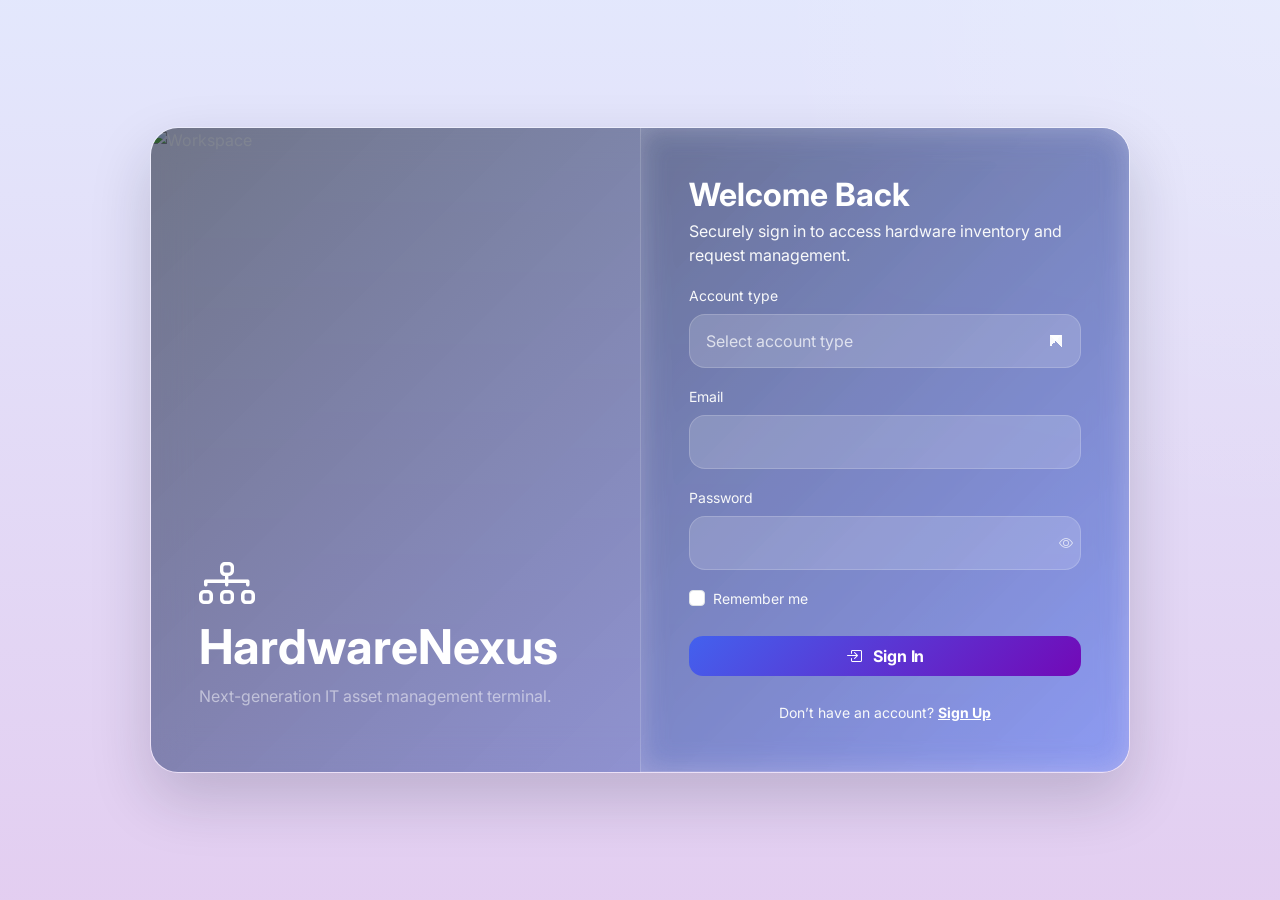
==== src/main/resources/templates/login.html @ a1001bec "Initial local commit" ====
<!DOCTYPE html>
<html lang="en" xmlns:th="http://www.thymeleaf.org">
<head>
    <meta charset="UTF-8">
    <meta name="viewport" content="width=device-width, initial-scale=1.0">

    <title>Login - HardwareNexus</title>

    <!-- Bootstrap -->
    <link href="https://cdn.jsdelivr.net/npm/bootstrap@5.3.3/dist/css/bootstrap.min.css" rel="stylesheet">

    <!-- Bootstrap Icons -->
    <link href="https://cdn.jsdelivr.net/npm/bootstrap-icons@1.11.3/font/bootstrap-icons.css" rel="stylesheet">

    <link rel="stylesheet" href="../static/css/auth.css" th:href="@{/css/auth.css}">
</head>

<body data-theme="dark" class="bg-overlay d-flex align-items-center justify-content-center p-3">

<div class="auth-container position-relative overflow-hidden">

    <!-- Background -->
    <img
        src="https://images.unsplash.com/photo-1497366216548-37526070297c?auto=format&fit=crop&q=80&w=2070"
        class="auth-bg-image"
        alt="Workspace">

    <div class="auth-overlay"></div>

    <div class="row g-0 position-relative z-2 h-100">

        <!-- LEFT SIDE -->
        <div class="col-lg-6 d-none d-lg-flex flex-column justify-content-end p-5 text-white">
            <div>
                <i class="bi bi-diagram-3 display-4 mb-3"></i>

                <h1 class="fw-bold display-5">HardwareNexus</h1>

                <p class="text-white-50">
                    Next-generation IT asset management terminal.
                </p>
            </div>
        </div>

        <!-- RIGHT SIDE -->
        <div class="col-lg-6 d-flex align-items-center">

            <div class="login-panel w-100 p-4 p-lg-5 text-white">

                <h2 class="fw-bold mb-1">Welcome Back</h2>
                <p class="text-light mb-3">Securely sign in to access hardware inventory and request management.</p>

                <form id="loginForm" th:action="@{/login-user}" th:method="post" method="post" action="/login-user">

                    <!-- ACCOUNT TYPE -->
                    <div class="mb-3">
                        <label for="loginRole" class="form-label text-light small">Account type</label>
                        <select id="loginRole" name="role" class="form-select auth-input" aria-required="true" required>
                            <option value="" selected disabled>Select account type</option>
                            <option value="manager">Inventory Manager</option>
                            <option value="staff">Staff Member</option>
                        </select>
                    </div>

                    <!-- EMAIL -->
                    <div class="mb-3">
                        <label class="form-label text-light small">Email</label>
                        <input type="email" id="loginEmail" name="email" class="form-control auth-input" required>
                    </div>

                    <!-- PASSWORD -->
                    <div class="mb-3">
                        <label class="form-label text-light small">Password</label>

                        <div class="position-relative">
                            <input type="password"
                                   id="password"
                                   name="password"
                                   class="form-control auth-input"
                                   required>

                            <button type="button"
                                    class="btn btn-sm position-absolute top-50 end-0 translate-middle-y me-2 password-toggle"
                                    onclick="togglePassword('password')">
                                <i class="bi bi-eye" id="password-icon"></i>
                            </button>
                        </div>
                    </div>

                    <div class="d-flex justify-content-between align-items-center mb-4">
                        <div class="form-check">
                            <input class="form-check-input" type="checkbox" id="rememberMe">
                            <label class="form-check-label text-light small" for="rememberMe">
                                Remember me
                            </label>
                        </div>
                       
                    </div>

                    <!-- SIGN IN BUTTON -->
                    <button type="submit" class="btn btn-system-primary  w-100 py-2 fw-bold">
                        <i class="bi bi-box-arrow-in-right me-2"></i>
                        Sign In
                    </button>

                </form>
                    <!-- REGISTER SECTION (RESTORED) -->
                    <div class="text-center mt-4">
                        <small class="text-light">
                            Don’t have an account?
                            <a th:href="@{/register}" href="/register" class="text-white fw-bold text-decoration-underline ">
                                Sign Up
                            </a>
                        </small>
                    </div>

        

            </div>

        </div>

    </div>
</div>

<!-- SCRIPT -->
<script>
function togglePassword(id) {
    const input = document.getElementById(id);
    const icon = document.getElementById(id + "-icon");

    if (input.type === "password") {
        input.type = "text";
        icon.classList.replace("bi-eye", "bi-eye-slash");
    } else {
        input.type = "password";
        icon.classList.replace("bi-eye-slash", "bi-eye");
    }
}
</script>
<script src="../static/js/auth.js" th:src="@{/js/auth.js}"></script>
</body>
</html>
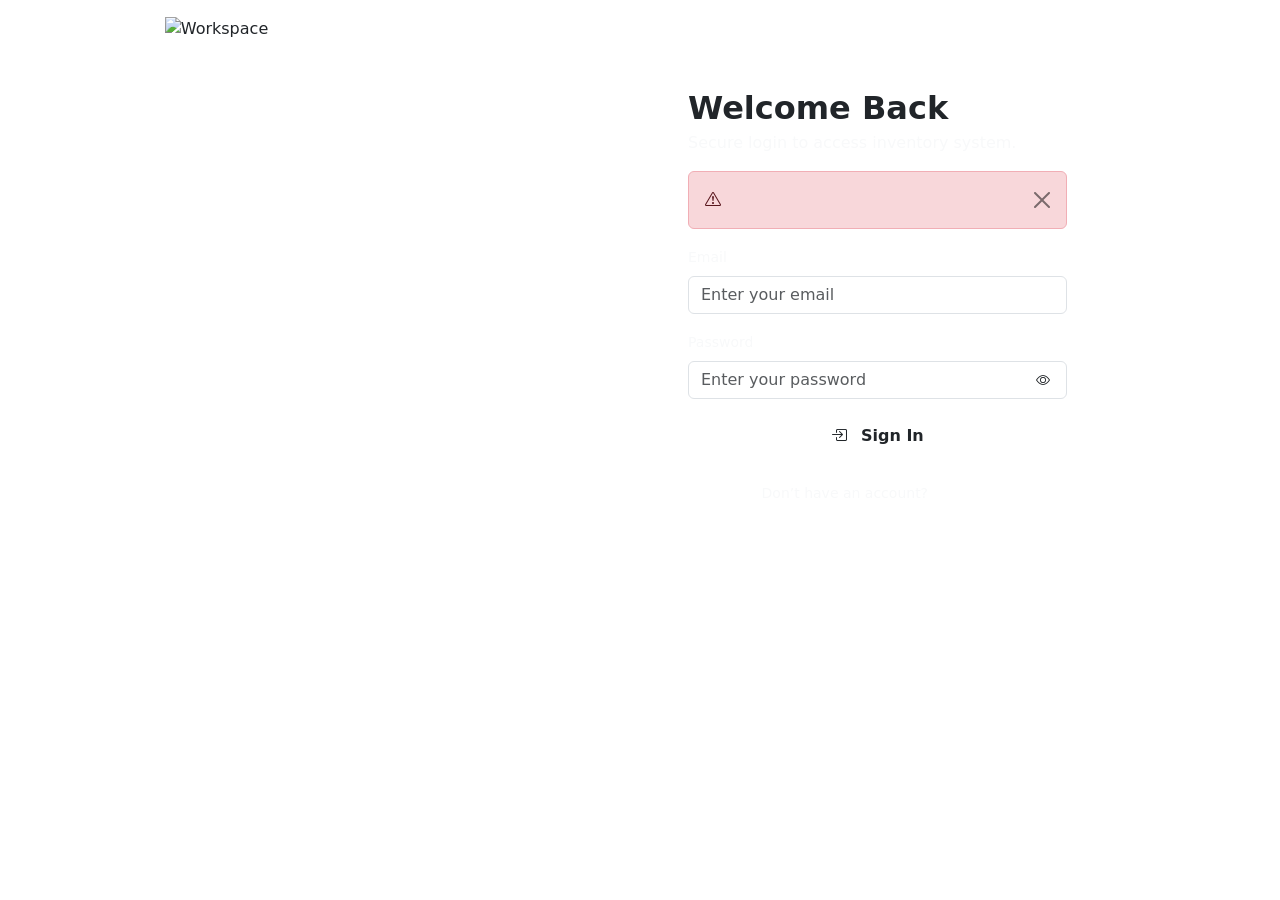
==== commit 3cd38393: "" ====
--- a/src/main/resources/templates/login.html
+++ b/src/main/resources/templates/login.html
@@ -12,14 +12,14 @@
     <!-- Bootstrap Icons -->
     <link href="https://cdn.jsdelivr.net/npm/bootstrap-icons@1.11.3/font/bootstrap-icons.css" rel="stylesheet">
 
-    <link rel="stylesheet" href="../static/css/auth.css" th:href="@{/css/auth.css}">
+    <link rel="stylesheet" th:href="@{/css/auth.css}">
 </head>
 
 <body data-theme="dark" class="bg-overlay d-flex align-items-center justify-content-center p-3">
 
 <div class="auth-container position-relative overflow-hidden">
 
-    <!-- Background -->
+    <!-- Background Image -->
     <img
         src="https://images.unsplash.com/photo-1497366216548-37526070297c?auto=format&fit=crop&q=80&w=2070"
         class="auth-bg-image"
@@ -37,35 +37,40 @@
                 <h1 class="fw-bold display-5">HardwareNexus</h1>
 
                 <p class="text-white-50">
-                    Next-generation IT asset management terminal.
+                    Next-generation IT asset management system.
                 </p>
             </div>
         </div>
 
         <!-- RIGHT SIDE -->
-        <div class="col-lg-6 d-flex align-items-center">
+                
+        <div class="col-lg-6 d-flex align-items-center login-panel ">
 
-            <div class="login-panel w-100 p-4 p-lg-5 text-white">
+            <div class=" w-100 p-4 p-lg-5">
 
                 <h2 class="fw-bold mb-1">Welcome Back</h2>
-                <p class="text-light mb-3">Securely sign in to access hardware inventory and request management.</p>
+                <p class="text-light mb-3">
+                    Secure login to access inventory system.
+                </p>
 
-                <form id="loginForm" th:action="@{/login-user}" th:method="post" method="post" action="/login-user">
+                <!-- ERROR MESSAGE -->
+                <div th:if="${error}" class="alert alert-danger alert-dismissible fade show" role="alert">
+                    <i class="bi bi-exclamation-triangle me-2"></i>
+                    <span th:text="${error}"></span>
 
-                    <!-- ACCOUNT TYPE -->
-                    <div class="mb-3">
-                        <label for="loginRole" class="form-label text-light small">Account type</label>
-                        <select id="loginRole" name="role" class="form-select auth-input" aria-required="true" required>
-                            <option value="" selected disabled>Select account type</option>
-                            <option value="manager">Inventory Manager</option>
-                            <option value="staff">Staff Member</option>
-                        </select>
-                    </div>
+                    <button type="button" class="btn-close" data-bs-dismiss="alert"></button>
+                </div>
+
+                <!-- LOGIN FORM -->
+                <form id="loginForm" th:action="@{/login-user}" method="post">
 
                     <!-- EMAIL -->
                     <div class="mb-3">
                         <label class="form-label text-light small">Email</label>
-                        <input type="email" id="loginEmail" name="email" class="form-control auth-input" required>
+                        <input type="email" id="loginEmail" name="email"
+                               class="form-control auth-input"
+                               placeholder="Enter your email"
+                               required>
                     </div>
 
                     <!-- PASSWORD -->
@@ -77,6 +82,7 @@
                                    id="password"
                                    name="password"
                                    class="form-control auth-input"
+                                   placeholder="Enter your password"
                                    required>
 
                             <button type="button"
@@ -87,34 +93,24 @@
                         </div>
                     </div>
 
-                    <div class="d-flex justify-content-between align-items-center mb-4">
-                        <div class="form-check">
-                            <input class="form-check-input" type="checkbox" id="rememberMe">
-                            <label class="form-check-label text-light small" for="rememberMe">
-                                Remember me
-                            </label>
-                        </div>
-                       
-                    </div>
-
-                    <!-- SIGN IN BUTTON -->
-                    <button type="submit" class="btn btn-system-primary  w-100 py-2 fw-bold">
+                    <!-- LOGIN BUTTON -->
+                    <button type="submit" class="btn btn-system-primary w-100 py-2 fw-bold">
                         <i class="bi bi-box-arrow-in-right me-2"></i>
                         Sign In
                     </button>
 
                 </form>
-                    <!-- REGISTER SECTION (RESTORED) -->
-                    <div class="text-center mt-4">
-                        <small class="text-light">
-                            Don’t have an account?
-                            <a th:href="@{/register}" href="/register" class="text-white fw-bold text-decoration-underline ">
-                                Sign Up
-                            </a>
-                        </small>
-                    </div>
 
-        
+                <!-- REGISTER LINK -->
+                <div class="text-center mt-4">
+                    <small class="text-light">
+                        Don’t have an account?
+                        <a th:href="@{/register}"
+                           class="text-white fw-bold text-decoration-underline">
+                            Sign Up
+                        </a>
+                    </small>
+                </div>
 
             </div>
 
@@ -123,21 +119,22 @@
     </div>
 </div>
 
-<!-- SCRIPT -->
+<!-- PASSWORD TOGGLE SCRIPT -->
 <script>
 function togglePassword(id) {
     const input = document.getElementById(id);
     const icon = document.getElementById(id + "-icon");
 
-    if (input.type === "password") {
-        input.type = "text";
-        icon.classList.replace("bi-eye", "bi-eye-slash");
-    } else {
-        input.type = "password";
-        icon.classList.replace("bi-eye-slash", "bi-eye");
-    }
+    if (!input || !icon) return;
+
+    const isPassword = input.type === "password";
+
+    input.type = isPassword ? "text" : "password";
+
+    icon.classList.toggle("bi-eye", !isPassword);
+    icon.classList.toggle("bi-eye-slash", isPassword);
 }
 </script>
-<script src="../static/js/auth.js" th:src="@{/js/auth.js}"></script>
+
 </body>
 </html>
